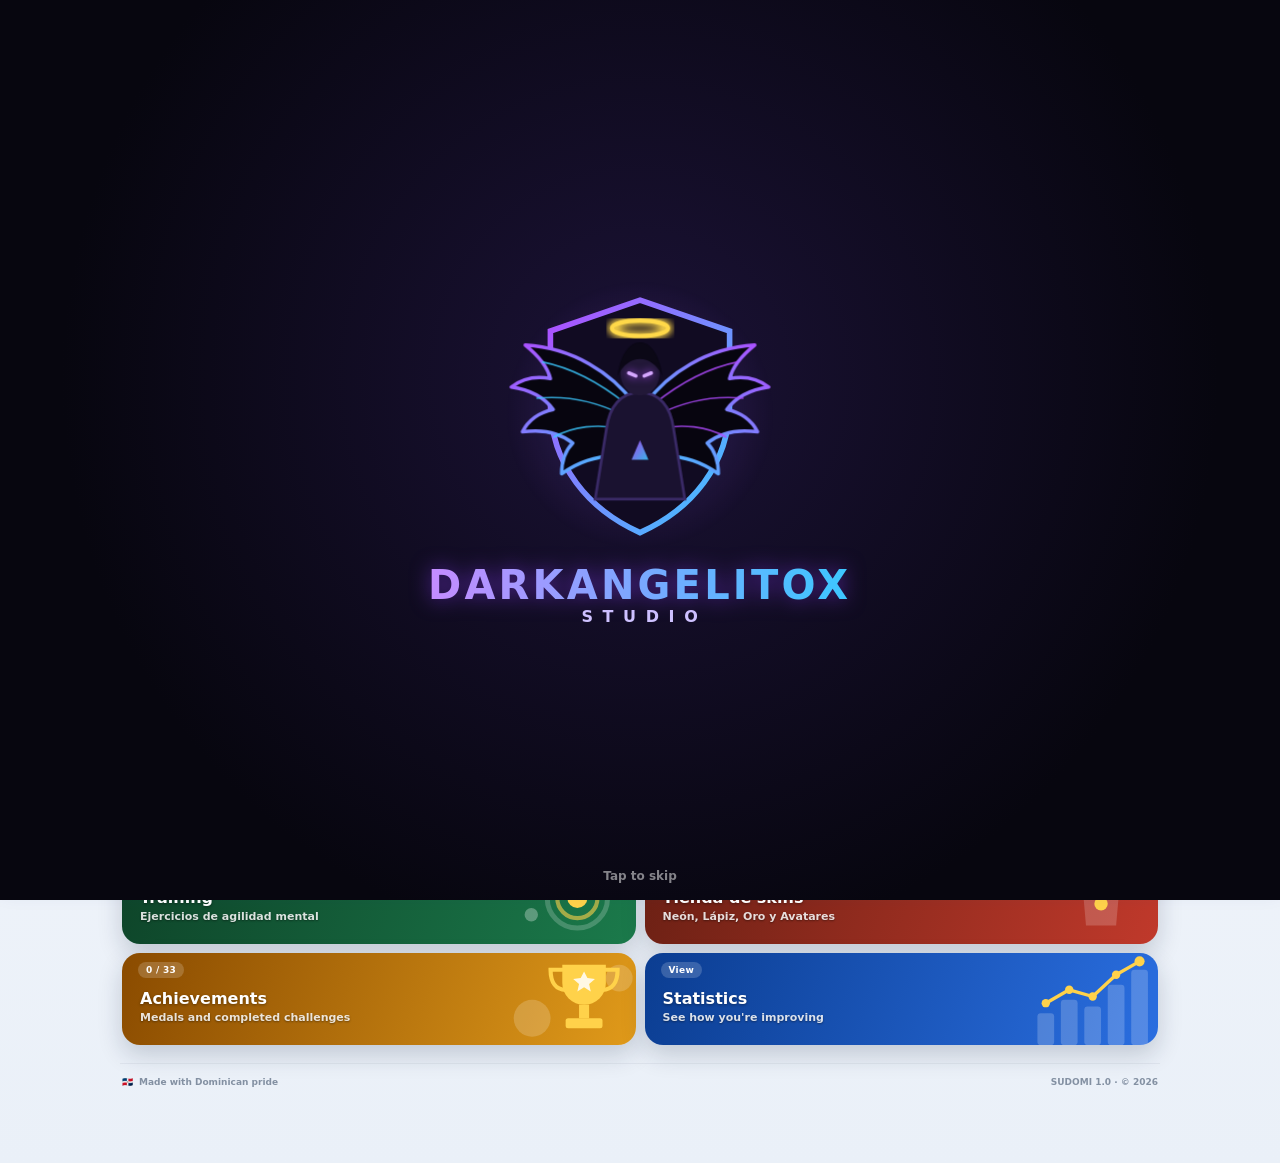
==== index.html @ 3d1386bf "SUDOMI 1.0.1: index.html y sw.js" ====
<!doctype html>
<html lang="es">
<head>
<meta charset="utf-8">
<meta http-equiv="Content-Security-Policy" content="default-src 'self'; script-src 'self' 'unsafe-inline' https://cdnjs.cloudflare.com https://cdn.jsdelivr.net https://unpkg.com; style-src 'self' 'unsafe-inline'; img-src 'self' data: blob:; media-src 'self' data: blob:; font-src 'self' data:; connect-src 'self' https: wss: ws://localhost:* ws://127.0.0.1:*; worker-src 'self'; manifest-src 'self'; object-src 'none'; base-uri 'self'; form-action 'self'">
<meta name="viewport" content="width=device-width,initial-scale=1,viewport-fit=cover">
<meta name="theme-color" content="#0b3d91">
<meta name="apple-mobile-web-app-capable" content="yes">
<meta name="apple-mobile-web-app-status-bar-style" content="black-translucent">
<meta name="mobile-web-app-capable" content="yes">
<meta name="apple-mobile-web-app-title" content="SUDOMI 1.0">
<link rel="manifest" href="manifest.webmanifest">
<link rel="apple-touch-icon" href="icons/apple-touch-icon.png">
<link rel="icon" type="image/png" sizes="32x32" href="icons/favicon-32.png">
<title>SUDOMI 1.0 — Sudoku con Sabor Dominicano</title>
<link rel="stylesheet" href="css/main.css">
<script src="js/i18n.js"></script>
<script src="js/lang-v2.js"></script>
<script src="js/lang-v3.js"></script>
<script src="js/avatar-art.js"></script>
<script src="js/theme.js"></script>
<script src="js/customize.js"></script>
<script src="js/skins.js"></script>
<script src="js/no-zoom.js"></script>
</head>
<body>
<script src="js/splash.js"></script>
<section id="homeScreen" class="home-screen" aria-labelledby="homeTitle">
  <div class="home-layout">
    <header class="home-topbar">
      <div class="home-topbar-left">
        <div class="home-more-wrap">
          <button id="homeMenuBtn" class="home-menu-trigger" aria-expanded="false" aria-controls="homeDropdown"><span>☰</span><span>Menú</span><span class="menu-caret">⌄</span></button>
          <nav id="homeDropdown" class="home-dropdown hidden" aria-label="Más opciones">
            <p class="dropdown-heading">SUDOMI</p>
            <button id="openTraining" class="dropdown-option" type="button"><span>🧠</span><strong>Entrenamiento</strong><small>Ejercicios</small></button>
            <button id="openTeacher" class="dropdown-option" type="button"><span>👨‍🏫</span><strong>Modo Profesor</strong><small>Paso a paso</small></button>
            <button id="openAchievements" class="dropdown-option" type="button"><span>🏆</span><strong>Logros</strong><small>Medallas</small></button>
            <button id="openProfileScreen" class="dropdown-option" type="button"><span>👤</span><strong>Perfil</strong><small>Tu perfil</small></button>
            <button id="openCustomize" class="dropdown-option" type="button"><span>🎨</span><strong>Personalizar</strong><small>Tema y color</small></button>
            <button id="openShopMenu" class="dropdown-option" type="button"><span>🛒</span><strong>Tienda</strong><small>Skins y avatares</small></button>
            <button id="openSettings" class="dropdown-option" type="button"><span>⚙️</span><strong>Configuración</strong><small>Ajustes</small></button>
          </nav>
        </div>
        <a class="home-logo" href="#inicio" aria-label="SUDOMI, inicio">
          <span class="logo-sudoku" aria-hidden="true"><i>1</i><i></i><i>3</i><i></i><i></i><i>4</i><i></i><i>2</i><i>2</i><i></i><i>4</i><i></i><i></i><i>3</i><i></i><i>1</i></span>
          <span class="logo-word"><strong>SUDOMI<em class="v2-chip">1.0</em></strong><small>Hecho con lógica. Jugado con amor.</small></span>
        </a>
      </div>
      <span class="dom-chip"><span>🇩🇴</span> Orgullo dominicano</span>
    </header>
    <main class="home-main">
      <section class="welcome-hero">
        <div class="hero-copy">
          <p class="home-kicker"><span></span> SUDOKU CON SABOR DOMINICANO</p>
          <h1 id="homeTitle">Tu próximo reto<br><em>empieza aquí.</em></h1>
          <p class="hero-description">Respira, enfócate y disfruta cada número. Tu espacio para jugar Sudoku, a tu ritmo.</p>
          <div class="hero-actions">
            <button id="playBtn" class="play-button"><span class="play-icon">▶</span><span><strong>Jugar</strong><small>Elige tu dificultad</small></span><span class="play-chevron">›</span></button>
            <button id="homeMulti" class="multi-button" type="button"><span class="mb-icon">🏁</span><span><strong>Carrera</strong><small>Contra los bots</small></span></button>

          </div>
        </div>
        <div class="hero-art" aria-hidden="true">
          <div class="art-glow"></div>
          <div class="hero-sudoku"><span>5</span><span></span><span>2</span><span></span><span></span><span>1</span><span></span><span>4</span><span>3</span><span></span><span>4</span><span></span><span></span><span>2</span><span></span><span>1</span></div>
          <span class="floating-number n-one">7</span><span class="floating-number n-two">9</span><span class="floating-star">✦</span>
        </div>
        <div class="hero-stripe"></div>
      </section>

      <section class="explore-section games-section">
        <div class="section-heading"><div><p class="section-eyebrow">MODOS Y PRÁCTICA</p><h2>Entrena tu mente</h2></div></div>
        <nav class="home-menu soon-row" aria-label="Modos de Sudomi">
          <button id="homeDaily" class="home-option home-daily art art-daily" type="button"><span class="option-copy"><strong>Sudoku del día</strong><small>Un nuevo reto cada día</small></span><span class="dev-badge">Hoy</span></button>
          <button id="homeTeacher" class="home-option art art-teacher" type="button"><span class="option-copy"><strong>Modo Profesor</strong><small>Aprende técnicas paso a paso</small></span><span class="dev-badge">Paso a paso</span></button>
          <button id="homeTraining" class="home-option art art-train" type="button"><span class="option-copy"><strong>Entrenamiento</strong><small>Ejercicios de agilidad mental</small></span><span class="dev-badge">Práctica</span></button>
          <button id="homeShop" class="home-option art art-shop" type="button"><span class="option-copy"><strong>Tienda de skins</strong><small>Neón, Lápiz, Oro y Avatares</small></span><span class="dev-badge">Estilos</span></button>
          <button id="homeAch" class="home-option art art-ach" type="button"><span class="option-copy"><strong>Logros</strong><small>Medallas y retos cumplidos</small></span><span class="dev-badge">Ver</span></button>
          <button id="homeStats" class="home-option art art-stats" type="button"><span class="option-copy"><strong>Estadísticas</strong><small>Mira cómo vas mejorando</small></span><span class="dev-badge">Ver</span></button>
        </nav>
      </section>
    </main>
    <footer class="home-footer">
      <span>🇩🇴 <span>Hecho con orgullo dominicano</span></span>
      <span id="footerVersion" style="cursor:pointer;" title="SUDOMI 1.0">SUDOMI 1.0 · © 2026</span>
    </footer>
  </div>
</section>

<div id="gameScreen" class="game-screen hidden">
<div id="app">
<header class="topbar">
  <button id="homeBtn" class="game-brand" title="Volver al inicio" aria-label="Volver al inicio"><span class="logo-sudoku" aria-hidden="true"><i>1</i><i></i><i>3</i><i></i><i></i><i>4</i><i></i><i>2</i><i>2</i><i></i><i>4</i><i></i><i></i><i>3</i><i></i><i>1</i></span><span class="game-brand-copy"><strong>SUDOMI</strong><small>Sudoku con sabor dominicano.</small></span></button>
  <div class="top-actions">
    <select id="difficulty" aria-label="Dificultad">
      <option value="easy">Fácil</option><option value="medium">Medio</option>
      <option value="hard">Difícil</option><option value="expert">Experto</option>
      <option value="master">Maestro</option><option value="extreme">Extremo</option>
    </select>
    <button class="icon-btn" id="pauseBtn" title="Pausar">⏸</button>
    <button class="icon-btn" id="undoBtn" title="Deshacer">↶</button>
    <button class="icon-btn" id="redoBtn" title="Rehacer">↷</button>
    <button class="icon-btn" id="newBtn" title="Nuevo Sudoku">↻</button>
  </div>
</header>
<main>
<section class="statsbar">
<div><small>TIEMPO</small><strong id="timer">00:00</strong></div>
<div><small>ERRORES</small><strong id="errors">0</strong></div>
<div><small>PISTAS</small><strong id="hints">0/1</strong></div>
<div><small>DIFICULTAD</small><strong id="difficultyLabel">Fácil</strong></div>
</section>
<section class="game-shell">
<div id="pauseOverlay" class="pause-overlay hidden"><div><div class="pause-title">PAUSA</div><button id="resumeBtn" class="primary">Continuar</button></div></div>
<div id="board" class="board" role="grid" aria-label="Sudoku"></div>
</section>
<div class="selection-info"><span id="selectedInfo">Selecciona una casilla</span><span id="remainingInfo">—</span></div>
<div id="keypad" class="keypad"></div>
<div class="mode-row"><button id="notesBtn" class="tool">✎ Notas</button><button id="autoNotesBtn" class="tool" type="button">✨ Auto</button><button id="eraseBtn" class="tool">⌫ Borrar</button><button id="hintBtn" class="tool">💡 Pista</button></div>
<details class="help"><summary>Controles rápidos</summary><p>Selecciona una casilla y luego un número. Activa Notas para guardar candidatos. Las notas se limpian automáticamente cuando un número correcto ocupa su fila, columna o bloque.</p></details>
</main></div>
</div>
<div id="modal" class="modal hidden"></div>

<!-- Engine Scripts in Strictly Valid Dependency Order -->
<script src="js/app.js"></script>
<script src="js/profile.js"></script>
<script src="js/smart-hints.js"></script>
<script src="js/screens.js"></script>
<script src="js/sound.js"></script>
<script src="js/score.js"></script>
<script src="js/xp.js"></script>
<script src="js/achievements.js"></script>
<script src="js/stats.js"></script>
<script src="js/coach.js"></script>
<script src="js/training.js"></script>
<script src="js/teacher.js"></script>
<script src="js/daily.js"></script>
<script src="js/profile-screen.js"></script>
<script src="js/settings.js"></script>
<script src="js/a11y.js"></script>
<script src="js/effects.js"></script>
<script src="js/tutorial.js"></script>
<script src="js/shop.js"></script>
<script src="js/icons.js"></script>
<script src="js/race.js"></script>
<script src="js/result.js"></script>
<script src="js/tabbar.js"></script>
<script src="js/pwa.js"></script>
<script src="js/install.js"></script>

<script>
// Click bindings for home screen cards
document.addEventListener('DOMContentLoaded', () => {
  const byId = id => document.getElementById(id);
  const click = (id, fn) => { const el = byId(id); if (el) el.onclick = fn; };
  click('homeTeacher', () => { if (window.SudomiTeacher) SudomiTeacher.open(); });
  click('openTeacher', () => { if (window.SudomiTeacher) SudomiTeacher.open(); });
  click('homeTraining', () => { if (window.SudomiTraining) SudomiTraining.open(); });
  click('openTraining', () => { if (window.SudomiTraining) SudomiTraining.open(); });
  click('homeShop', () => { if (window.SudomiShop) SudomiShop.open(); });
  click('openShopMenu', () => { if (window.SudomiShop) SudomiShop.open(); });
  click('openAchievements', () => { if (window.SudomiAch) SudomiAch.open(); });
  click('openProfileScreen', () => { if (window.SudomiProfileScreen) SudomiProfileScreen.open(); });
  click('openCustomize', () => { if (window.SudomiCustomize) SudomiCustomize.open(); });
  click('openSettings', () => { if (window.SudomiSettings) SudomiSettings.open(); });


  click('homeMulti', () => { if (window.SudomiRace) SudomiRace.open(); });
});
</script>
</body>
</html>
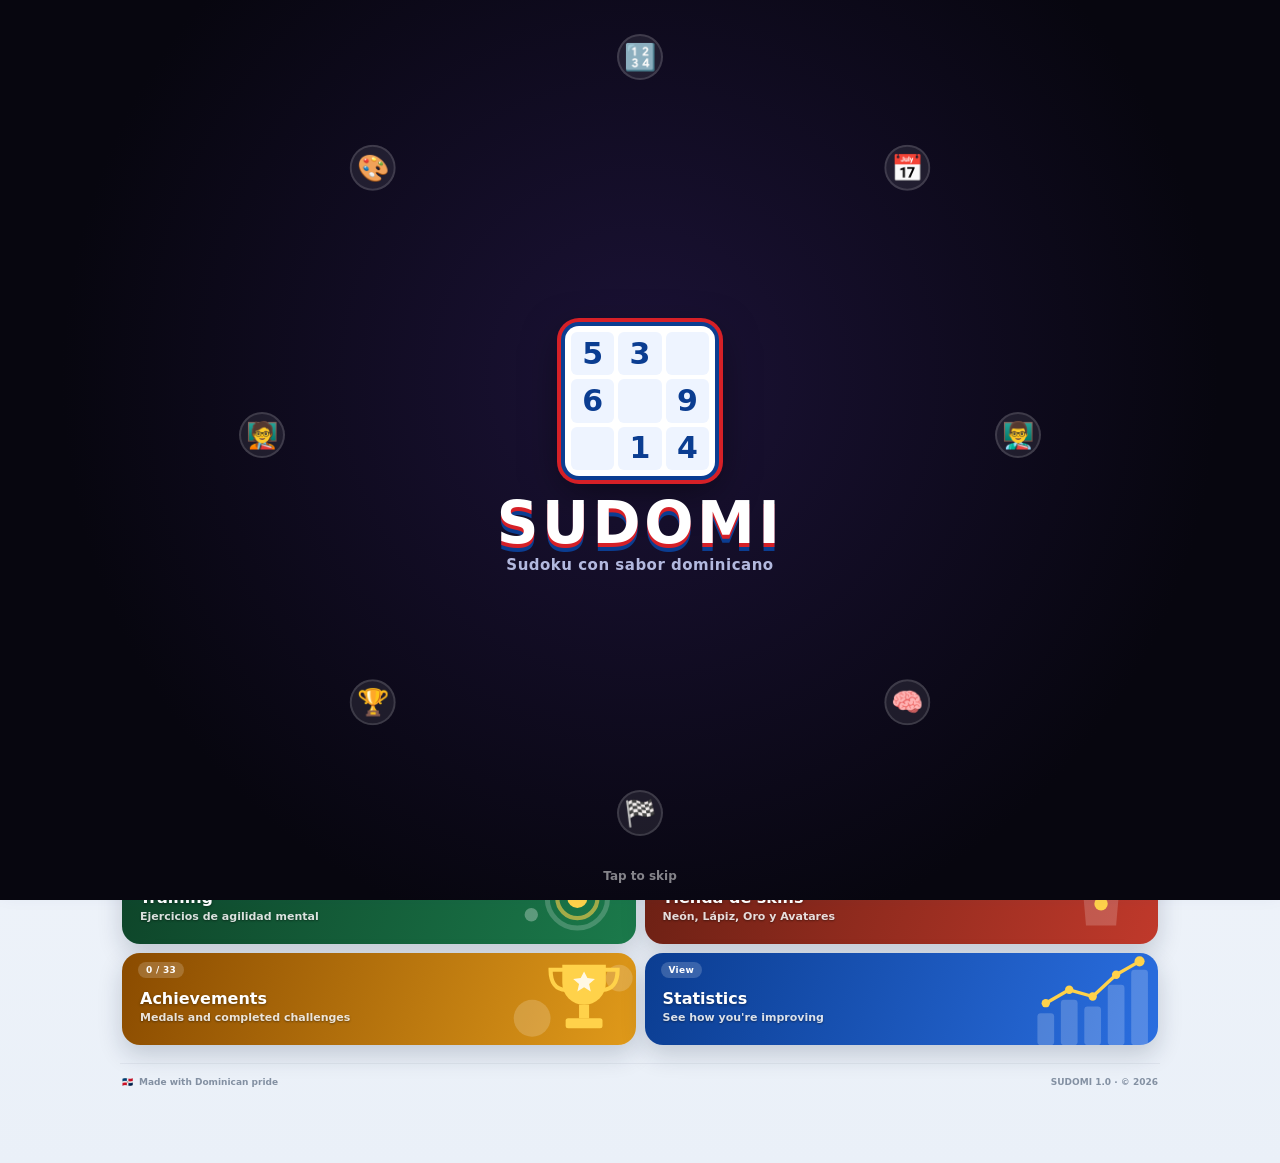
==== commit 883d8435: "SUDOMI 1.0.2: correo de soporte" ====
--- a/index.html
+++ b/index.html
@@ -14,6 +14,7 @@
 <link rel="icon" type="image/png" sizes="32x32" href="icons/favicon-32.png">
 <title>SUDOMI 1.0 — Sudoku con Sabor Dominicano</title>
 <link rel="stylesheet" href="css/main.css">
+<script>window.SUDOMI_CONFIG={contactEmail:'sudomi.soporte@outlook.com'};   // correo de soporte (Privacidad y Términos, js/settings.js)</script>
 <script src="js/i18n.js"></script>
 <script src="js/lang-v2.js"></script>
 <script src="js/lang-v3.js"></script>
